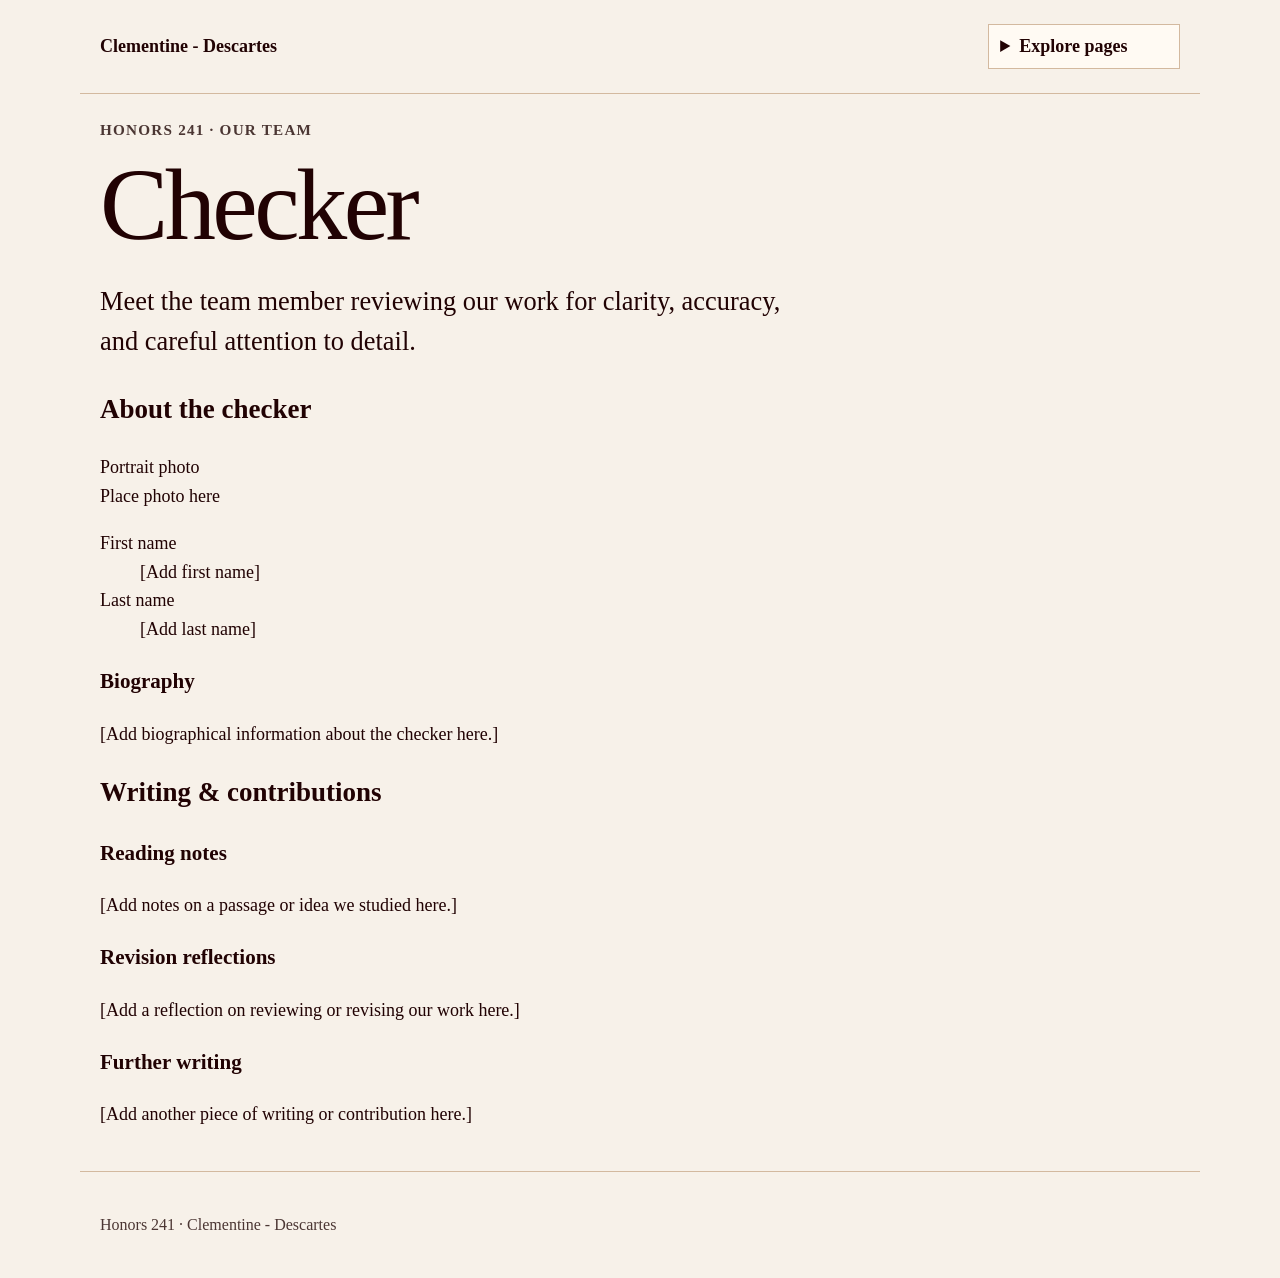
==== checker.html @ 225c3891 "Agent: create checker.html" ====
<!DOCTYPE html>
<html lang="en">
<head>
  <meta charset="utf-8">
  <meta name="viewport" content="width=device-width, initial-scale=1">
  <title>Checker | Clementine - Descartes</title>
  <link rel="stylesheet" href="styles.css">
</head>
<body>
  <a class="skip-link" href="#main">Skip to main content</a>

  <header class="site-header">
    <p class="site-title"><a href="index.html">Clementine - Descartes</a></p>
    <nav aria-label="Main navigation">
      <details class="site-menu">
        <summary>Explore pages</summary>
        <ul>
          <li><a href="index.html">Home</a></li>
          <li><a href="project.html">Our project</a></li>
          <li><a href="writings.html">Our writing</a></li>
          <li><a href="recorder.html">Recorder</a></li>
          <li><a href="spokesperson.html">Spokesperson</a></li>
          <li><a href="moderator.html">Moderator</a></li>
          <li><a href="checker.html" aria-current="page">Checker</a></li>
          <li><a href="devils-advocate.html">Devil's Advocate</a></li>
          <li><a href="team-designer.html">Team Designer</a></li>
        </ul>
      </details>
    </nav>
  </header>

  <main id="main" class="role-page">
    <p class="eyebrow">Honors 241 · Our team</p>
    <h1>Checker</h1>
    <p class="intro">Meet the team member reviewing our work for clarity, accuracy, and careful attention to detail.</p>

    <section class="role-card" aria-labelledby="member-heading">
      <h2 id="member-heading">About the checker</h2>
      <div class="profile-layout">
        <div class="portrait-placeholder" role="img" aria-label="Portrait photo placeholder. Replace this box with the checker's photo.">Portrait photo<br>Place photo here</div>
        <div>
          <dl class="name-details">
            <dt>First name</dt><dd>[Add first name]</dd>
            <dt>Last name</dt><dd>[Add last name]</dd>
          </dl>
          <h3>Biography</h3>
          <p>[Add biographical information about the checker here.]</p>
        </div>
      </div>
    </section>

    <section class="role-card" aria-labelledby="writing-heading">
      <h2 id="writing-heading">Writing &amp; contributions</h2>
      <div class="writing-grid">
        <article class="writing-card"><h3>Reading notes</h3><p>[Add notes on a passage or idea we studied here.]</p></article>
        <article class="writing-card"><h3>Revision reflections</h3><p>[Add a reflection on reviewing or revising our work here.]</p></article>
        <article class="writing-card"><h3>Further writing</h3><p>[Add another piece of writing or contribution here.]</p></article>
      </div>
    </section>
  </main>

  <footer class="site-footer">
    <p>Honors 241 · Clementine - Descartes</p>
  </footer>
</body>
</html>
---- styles.css ----
:root {
  --text: #210203;
  --muted: #4b3633;
  --background: #f7f1e9;
  --accent: #6d98ba;
  --accent-dark: #315a79;
  --border: #d3b99f;
  --max-width: 70rem;
}

*,
*::before,
*::after {
  box-sizing: border-box;
}

body {
  margin: 0;
  font-family: Georgia, "Times New Roman", serif;
  font-size: 1.125rem;
  line-height: 1.6;
  color: var(--text);
  background: var(--background);
}

.site-header,
main,
.site-footer {
  max-width: var(--max-width);
  margin: 0 auto;
  padding: 1.5rem 1.25rem;
}

.site-header {
  display: flex;
  flex-wrap: wrap;
  align-items: baseline;
  justify-content: space-between;
  gap: 1rem;
  border-bottom: 1px solid var(--border);
  background: var(--background);
}

.site-title {
  margin: 0;
  font-weight: 700;
}

.site-title a {
  color: inherit;
  text-decoration: none;
}

nav ul {
  margin: 0.5rem 0 0;
  padding: 0.35rem 0;
  list-style: none;
  border-top: 1px solid var(--border);
}

.site-menu {
  position: relative;
  min-width: 12rem;
  color: var(--text);
}

.site-menu summary {
  cursor: pointer;
  padding: 0.45rem 0.7rem;
  border: 1px solid var(--border);
  background: #fffaf3;
  font-weight: 700;
}

.site-menu summary:focus-visible,
.site-menu a:focus-visible {
  outline: 3px solid var(--accent-dark);
  outline-offset: 3px;
}

.site-menu a {
  display: block;
  padding: 0.35rem 0.7rem;
  color: var(--accent-dark);
}

.site-menu a[aria-current="page"] {
  font-weight: 700;
  text-decoration-thickness: 2px;
}

a {
  color: var(--accent-dark);
}

a:focus-visible {
  outline: 3px solid var(--accent-dark);
  outline-offset: 3px;
}

h1 {
  max-width: 15ch;
  margin: 0.2rem 0 1.25rem;
  font-family: "Times New Roman", Georgia, serif;
  font-size: clamp(3rem, 8vw, 6.5rem);
  font-weight: 400;
  line-height: 0.98;
  letter-spacing: -0.035em;
}

h2 {
  font-family: "Times New Roman", Georgia, serif;
}

.home-content {
  padding-top: clamp(3rem, 10vh, 7rem);
  padding-bottom: 4rem;
}

.eyebrow {
  margin: 0 0 0.8rem;
  color: var(--muted);
  font-size: 0.95rem;
  font-weight: 700;
  letter-spacing: 0.08em;
  text-transform: uppercase;
}

.intro {
  max-width: 44rem;
  font-size: clamp(1.25rem, 2.5vw, 1.65rem);
  line-height: 1.5;
}

.welcome-section {
  max-width: 42rem;
  margin-top: 3rem;
  padding-top: 1rem;
  border-top: 2px solid var(--border);
}

.text-link {
  font-weight: 700;
  text-decoration-thickness: 2px;
  text-underline-offset: 0.2em;
}

img,
video {
  max-width: 100%;
  height: auto;
}

.site-footer {
  border-top: 1px solid var(--border);
  color: var(--muted);
  font-size: 1rem;
}

.skip-link {
  position: absolute;
  left: -999rem;
}

.skip-link:focus {
  left: 1rem;
  top: 1rem;
  padding: 0.5rem 0.75rem;
  background: var(--background);
}
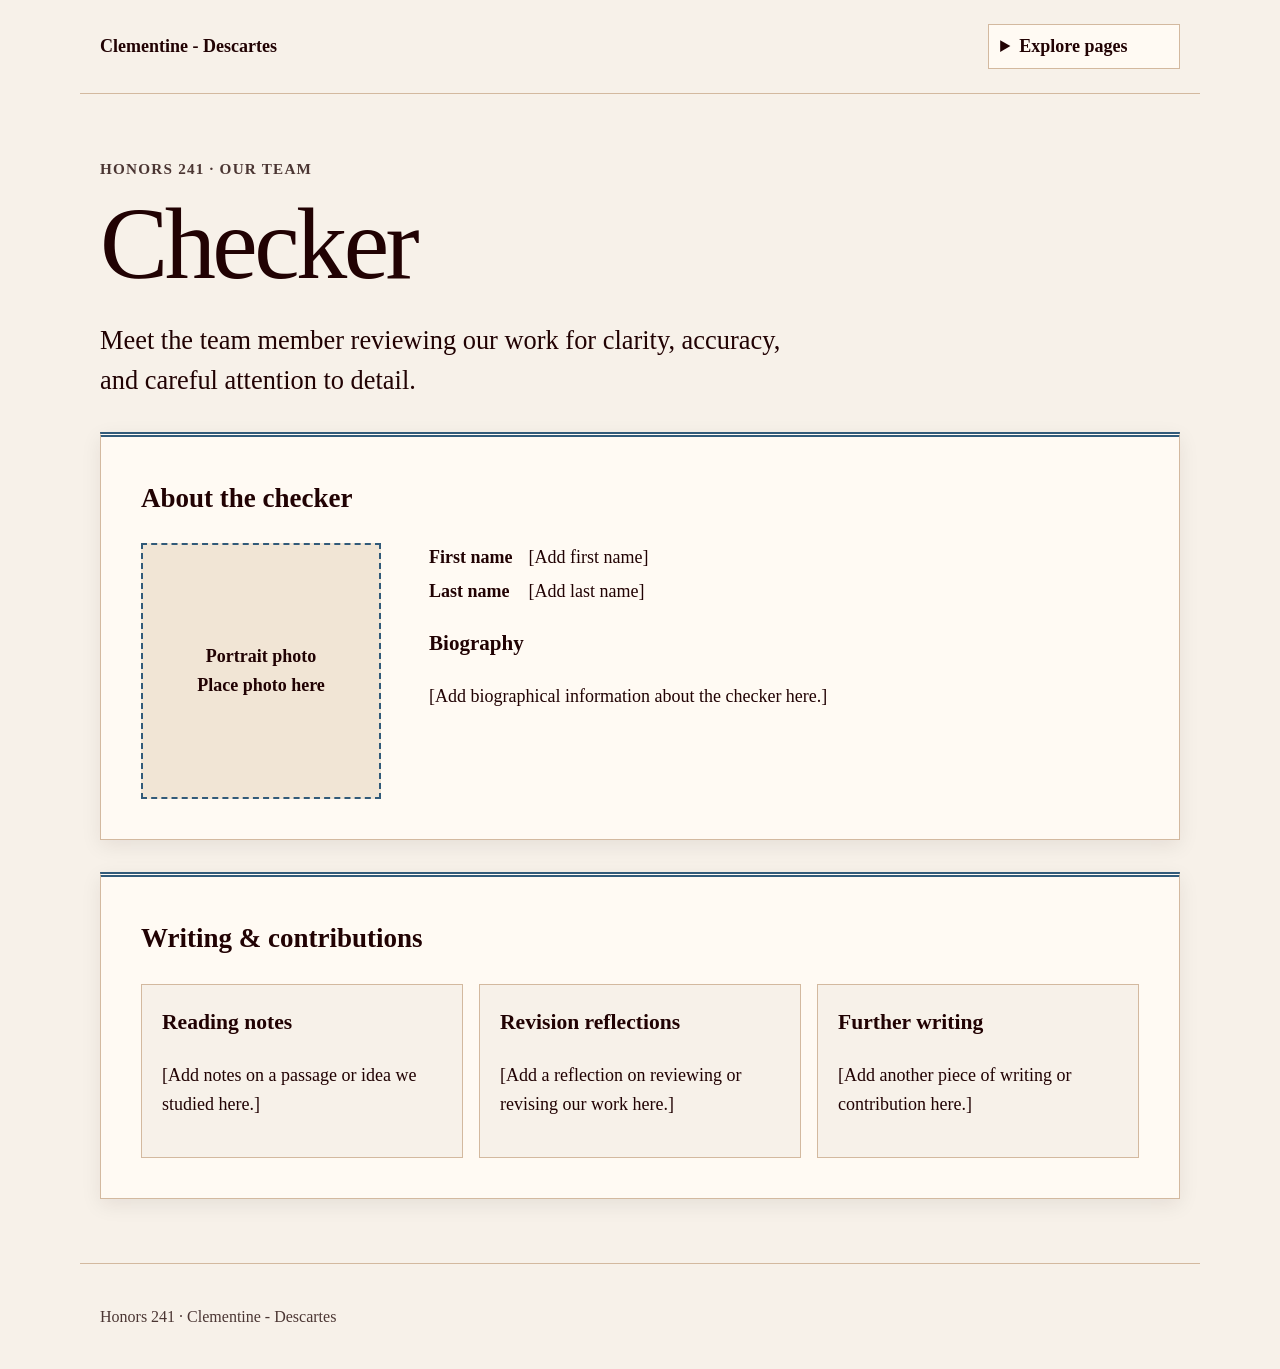
==== commit f0b26e3a: "Agent: update checker.html" ====
--- a/checker.html
+++ b/checker.html
@@ -62,5 +62,6 @@
   <footer class="site-footer">
     <p>Honors 241 · Clementine - Descartes</p>
   </footer>
+  <script src="popup.js"></script>
 </body>
 </html>
--- a/styles.css
+++ b/styles.css
@@ -168,3 +168,158 @@
   padding: 0.5rem 0.75rem;
   background: var(--background);
 }
+
+.role-page {
+  padding-top: clamp(2rem, 7vh, 5rem);
+  padding-bottom: 4rem;
+}
+
+.role-page h1 {
+  max-width: none;
+  color: var(--text);
+}
+
+.role-card {
+  margin-top: 2rem;
+  padding: clamp(1.25rem, 4vw, 2.5rem);
+  border: 1px solid var(--border);
+  border-top: 5px double var(--accent-dark);
+  background: #fffaf3;
+  box-shadow: 0 0.4rem 1.2rem rgb(33 2 3 / 8%);
+}
+
+.role-card h2,
+.writing-card h3 {
+  margin-top: 0;
+  font-family: "Times New Roman", Georgia, serif;
+}
+
+.profile-layout {
+  display: grid;
+  grid-template-columns: minmax(10rem, 15rem) minmax(0, 1fr);
+  align-items: start;
+  gap: clamp(1.5rem, 5vw, 3rem);
+}
+
+.portrait-placeholder {
+  display: grid;
+  min-height: 16rem;
+  place-content: center;
+  padding: 1rem;
+  border: 2px dashed var(--accent-dark);
+  background: #f1e5d5;
+  color: var(--text);
+  text-align: center;
+  font-weight: 700;
+}
+
+.name-details {
+  display: grid;
+  grid-template-columns: max-content 1fr;
+  gap: 0.35rem 1rem;
+  margin: 0;
+}
+
+.name-details dt {
+  font-weight: 700;
+}
+
+.name-details dd {
+  margin: 0;
+}
+
+.writing-grid {
+  display: grid;
+  grid-template-columns: repeat(auto-fit, minmax(min(100%, 14rem), 1fr));
+  gap: 1rem;
+  margin-top: 1.5rem;
+}
+
+.writing-card {
+  min-height: 10rem;
+  padding: 1.25rem;
+  border: 1px solid var(--border);
+  background: var(--background);
+}
+
+.writing-card h3 {
+  font-size: 1.35rem;
+}
+
+.philosophy-dialog {
+  width: min(42rem, calc(100% - 2rem));
+  max-height: min(90vh, 52rem);
+  overflow-y: auto;
+  padding: clamp(1.25rem, 4vw, 2rem);
+  border: 3px double var(--accent-dark);
+  background: #fffaf3;
+  color: var(--text);
+  box-shadow: 0 1rem 4rem rgb(0 0 0 / 45%);
+}
+
+.philosophy-dialog::backdrop {
+  background: rgb(33 2 3 / 82%);
+}
+
+.philosophy-dialog-content img {
+  display: block;
+  max-height: 50vh;
+  margin: 1rem auto;
+  object-fit: contain;
+}
+
+.philosophy-dialog h2 {
+  margin: 0;
+  font-size: clamp(1.75rem, 5vw, 2.5rem);
+}
+
+.philosophy-dialog form {
+  display: grid;
+  gap: 0.75rem;
+}
+
+.philosophy-dialog label {
+  font-weight: 700;
+}
+
+.philosophy-dialog textarea {
+  width: 100%;
+  padding: 0.65rem;
+  border: 2px solid var(--accent-dark);
+  border-radius: 0;
+  background: #fff;
+  color: var(--text);
+  font: inherit;
+}
+
+.philosophy-dialog button {
+  justify-self: start;
+  padding: 0.65rem 1rem;
+  border: 2px solid var(--text);
+  background: var(--text);
+  color: #fffaf3;
+  font: inherit;
+  font-weight: 700;
+  cursor: pointer;
+}
+
+.philosophy-dialog button:focus-visible,
+.philosophy-dialog textarea:focus-visible {
+  outline: 3px solid var(--accent-dark);
+  outline-offset: 3px;
+}
+
+.dialog-status {
+  margin: 0;
+}
+
+@media (max-width: 38rem) {
+  .profile-layout {
+    grid-template-columns: 1fr;
+  }
+
+  .portrait-placeholder {
+    min-height: 13rem;
+    max-width: 18rem;
+  }
+}
